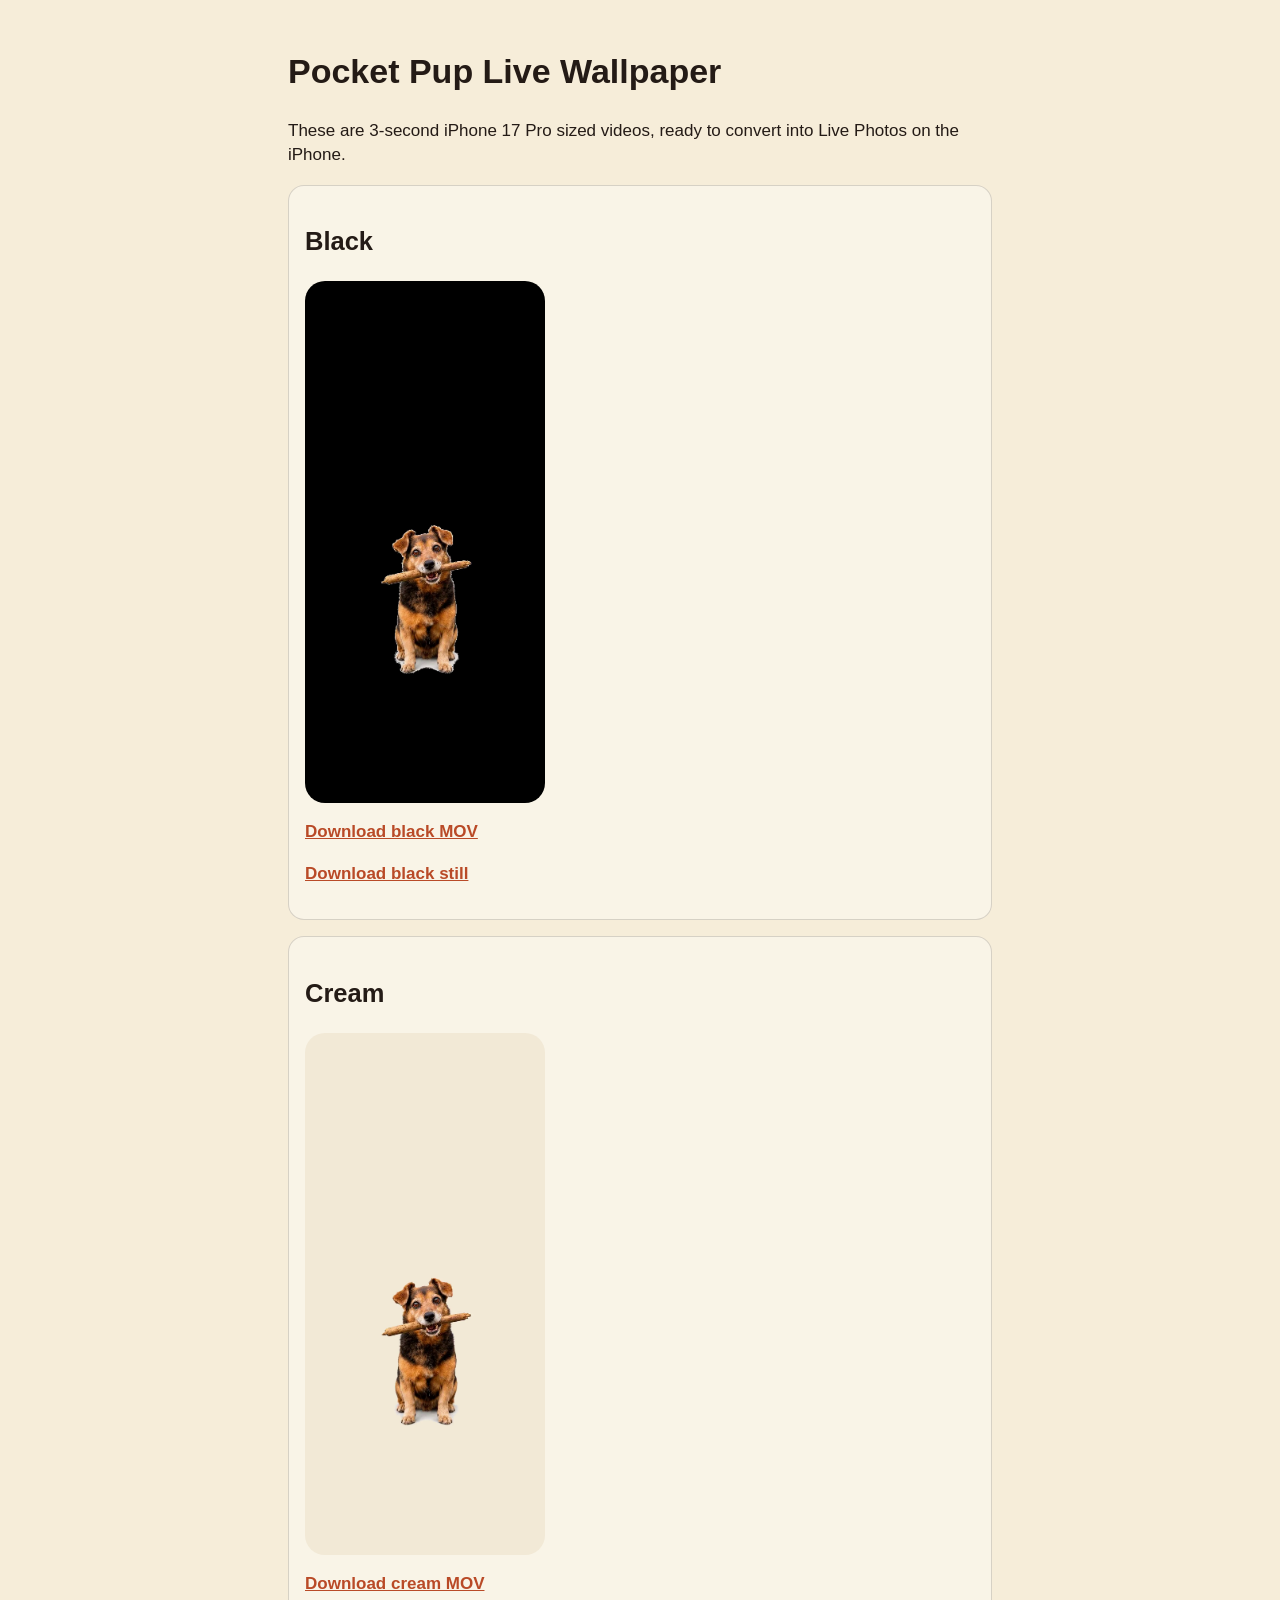
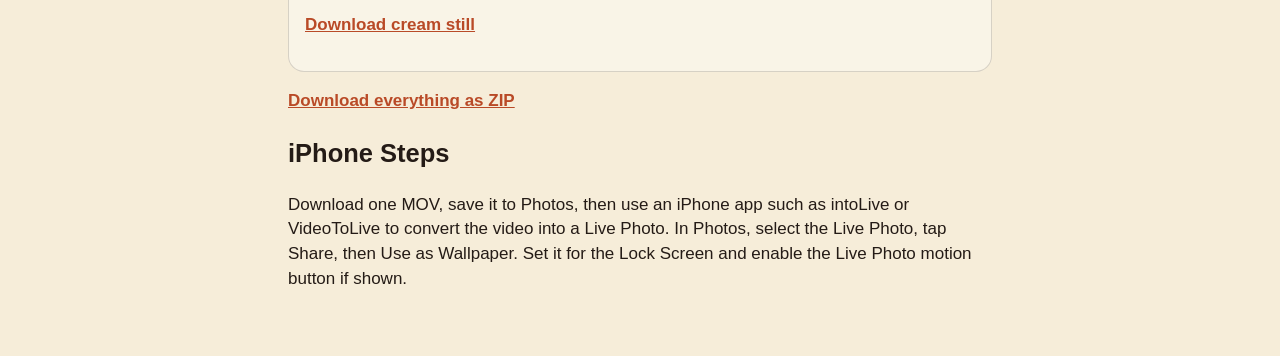
==== downloads/livephoto/index.html @ 7a9f92ab "Add iPhone live wallpaper downloads" ====
<!doctype html>
<html lang="en">
  <head>
    <meta charset="utf-8" />
    <meta name="viewport" content="width=device-width, initial-scale=1" />
    <title>Pocket Pup Live Wallpaper</title>
    <style>
      body {
        max-width: 44rem;
        margin: 0 auto;
        padding: 1.5rem 1rem 3rem;
        background: #f6edd9;
        color: #241b16;
        font: 17px/1.45 -apple-system, BlinkMacSystemFont, "Segoe UI", sans-serif;
      }
      img {
        width: 100%;
        max-width: 240px;
        border-radius: 20px;
        display: block;
        margin: 0.75rem 0;
      }
      a {
        color: #b94a27;
        font-weight: 700;
      }
      .card {
        padding: 1rem;
        border: 1px solid rgba(36, 27, 22, 0.16);
        border-radius: 16px;
        background: rgba(255, 255, 255, 0.38);
        margin: 1rem 0;
      }
    </style>
  </head>
  <body>
    <h1>Pocket Pup Live Wallpaper</h1>
    <p>These are 3-second iPhone 17 Pro sized videos, ready to convert into Live Photos on the iPhone.</p>

    <section class="card">
      <h2>Black</h2>
      <img src="./pocket-pup-iphone17pro-preview-black.png" alt="Black live wallpaper preview" />
      <p><a href="./pocket-pup-iphone17pro-livewallpaper-black.mov">Download black MOV</a></p>
      <p><a href="./pocket-pup-iphone17pro-keyphoto-black.jpg">Download black still</a></p>
    </section>

    <section class="card">
      <h2>Cream</h2>
      <img src="./pocket-pup-iphone17pro-preview-cream.png" alt="Cream live wallpaper preview" />
      <p><a href="./pocket-pup-iphone17pro-livewallpaper-cream.mov">Download cream MOV</a></p>
      <p><a href="./pocket-pup-iphone17pro-keyphoto-cream.jpg">Download cream still</a></p>
    </section>

    <p><a href="./pocket-pup-iphone17pro-livewallpaper.zip">Download everything as ZIP</a></p>

    <h2>iPhone Steps</h2>
    <p>Download one MOV, save it to Photos, then use an iPhone app such as intoLive or VideoToLive to convert the video into a Live Photo. In Photos, select the Live Photo, tap Share, then Use as Wallpaper. Set it for the Lock Screen and enable the Live Photo motion button if shown.</p>
  </body>
</html>
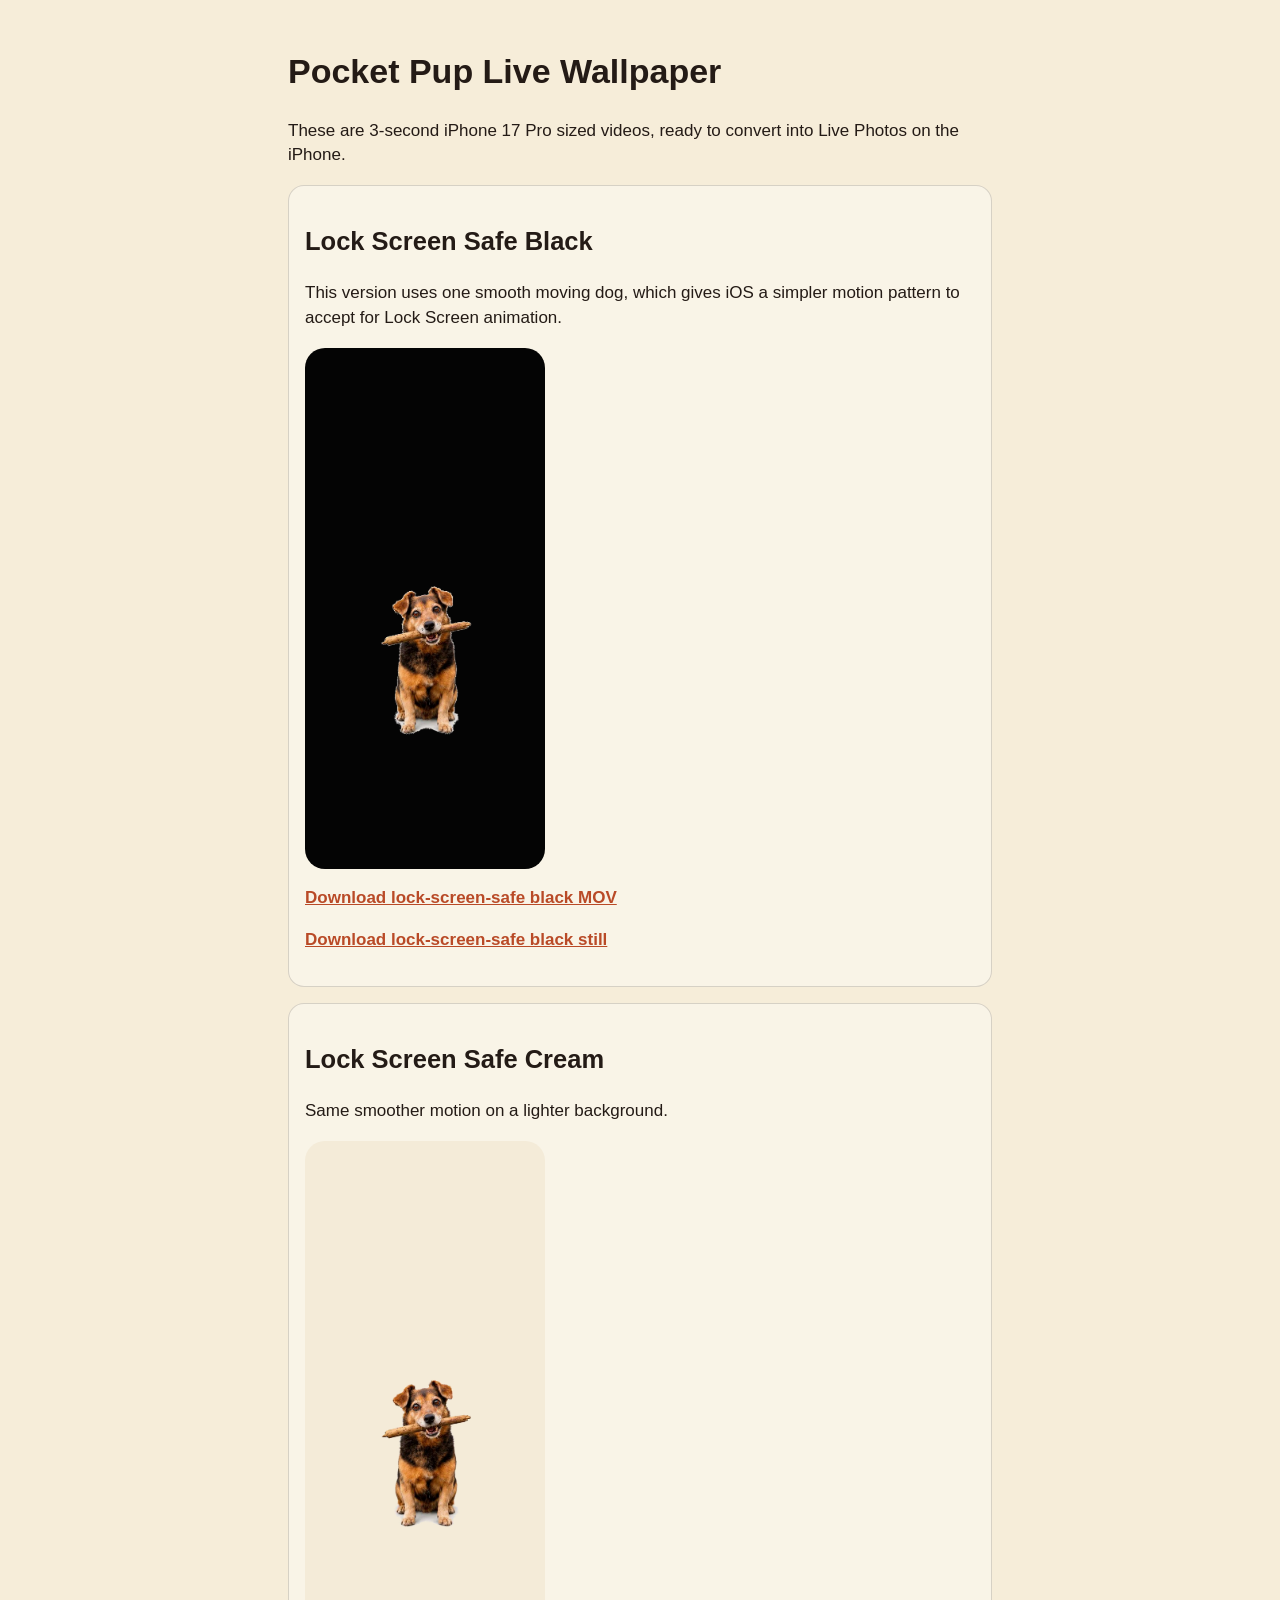
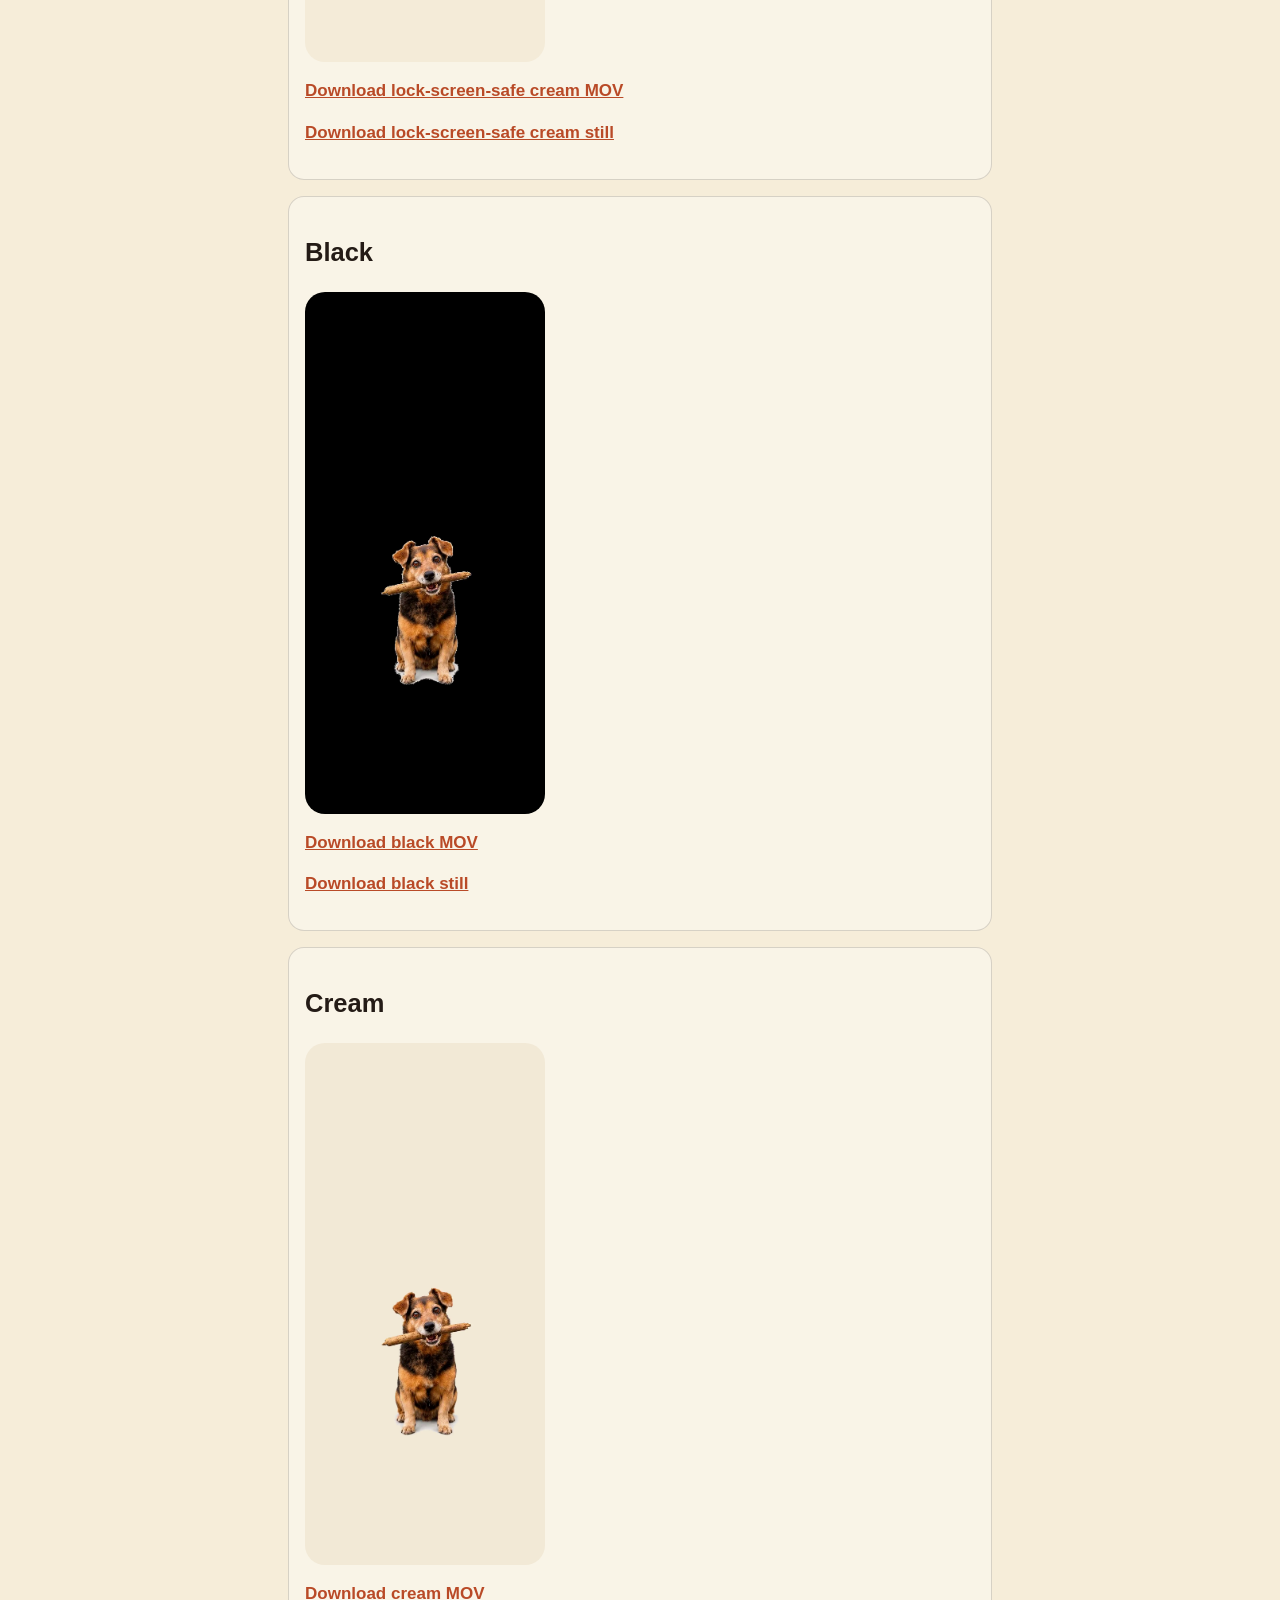
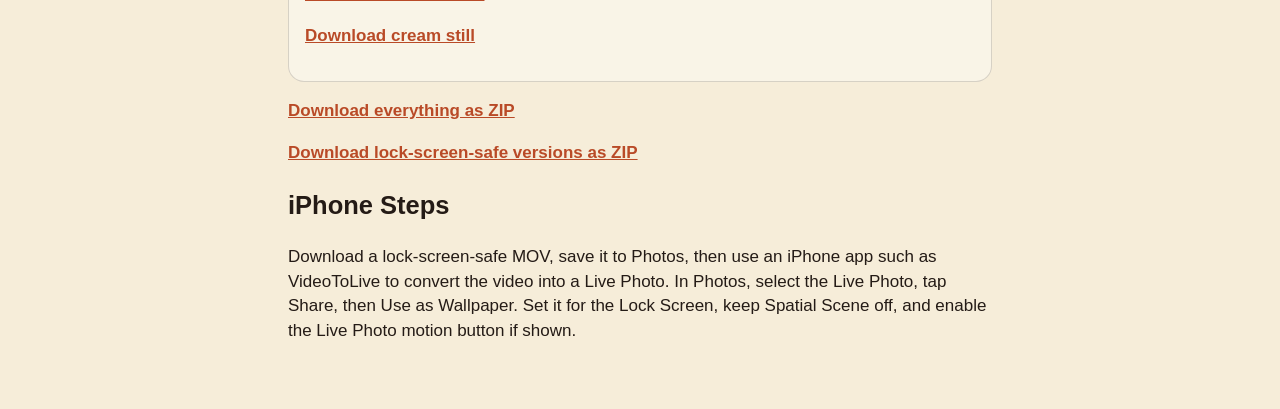
==== commit 633706cf: "Add lock-screen-safe live wallpaper files" ====
--- a/downloads/livephoto/index.html
+++ b/downloads/livephoto/index.html
@@ -38,6 +38,22 @@
     <p>These are 3-second iPhone 17 Pro sized videos, ready to convert into Live Photos on the iPhone.</p>
 
     <section class="card">
+      <h2>Lock Screen Safe Black</h2>
+      <p>This version uses one smooth moving dog, which gives iOS a simpler motion pattern to accept for Lock Screen animation.</p>
+      <img src="./pocket-pup-iphone17pro-lockscreen-safe-preview-black.png" alt="Lock screen safe black live wallpaper preview" />
+      <p><a href="./pocket-pup-iphone17pro-lockscreen-safe-black.mov">Download lock-screen-safe black MOV</a></p>
+      <p><a href="./pocket-pup-iphone17pro-lockscreen-safe-keyphoto-black.jpg">Download lock-screen-safe black still</a></p>
+    </section>
+
+    <section class="card">
+      <h2>Lock Screen Safe Cream</h2>
+      <p>Same smoother motion on a lighter background.</p>
+      <img src="./pocket-pup-iphone17pro-lockscreen-safe-preview-cream.png" alt="Lock screen safe cream live wallpaper preview" />
+      <p><a href="./pocket-pup-iphone17pro-lockscreen-safe-cream.mov">Download lock-screen-safe cream MOV</a></p>
+      <p><a href="./pocket-pup-iphone17pro-lockscreen-safe-keyphoto-cream.jpg">Download lock-screen-safe cream still</a></p>
+    </section>
+
+    <section class="card">
       <h2>Black</h2>
       <img src="./pocket-pup-iphone17pro-preview-black.png" alt="Black live wallpaper preview" />
       <p><a href="./pocket-pup-iphone17pro-livewallpaper-black.mov">Download black MOV</a></p>
@@ -52,8 +68,9 @@
     </section>
 
     <p><a href="./pocket-pup-iphone17pro-livewallpaper.zip">Download everything as ZIP</a></p>
+    <p><a href="./pocket-pup-iphone17pro-lockscreen-safe.zip">Download lock-screen-safe versions as ZIP</a></p>
 
     <h2>iPhone Steps</h2>
-    <p>Download one MOV, save it to Photos, then use an iPhone app such as intoLive or VideoToLive to convert the video into a Live Photo. In Photos, select the Live Photo, tap Share, then Use as Wallpaper. Set it for the Lock Screen and enable the Live Photo motion button if shown.</p>
+    <p>Download a lock-screen-safe MOV, save it to Photos, then use an iPhone app such as VideoToLive to convert the video into a Live Photo. In Photos, select the Live Photo, tap Share, then Use as Wallpaper. Set it for the Lock Screen, keep Spatial Scene off, and enable the Live Photo motion button if shown.</p>
   </body>
 </html>
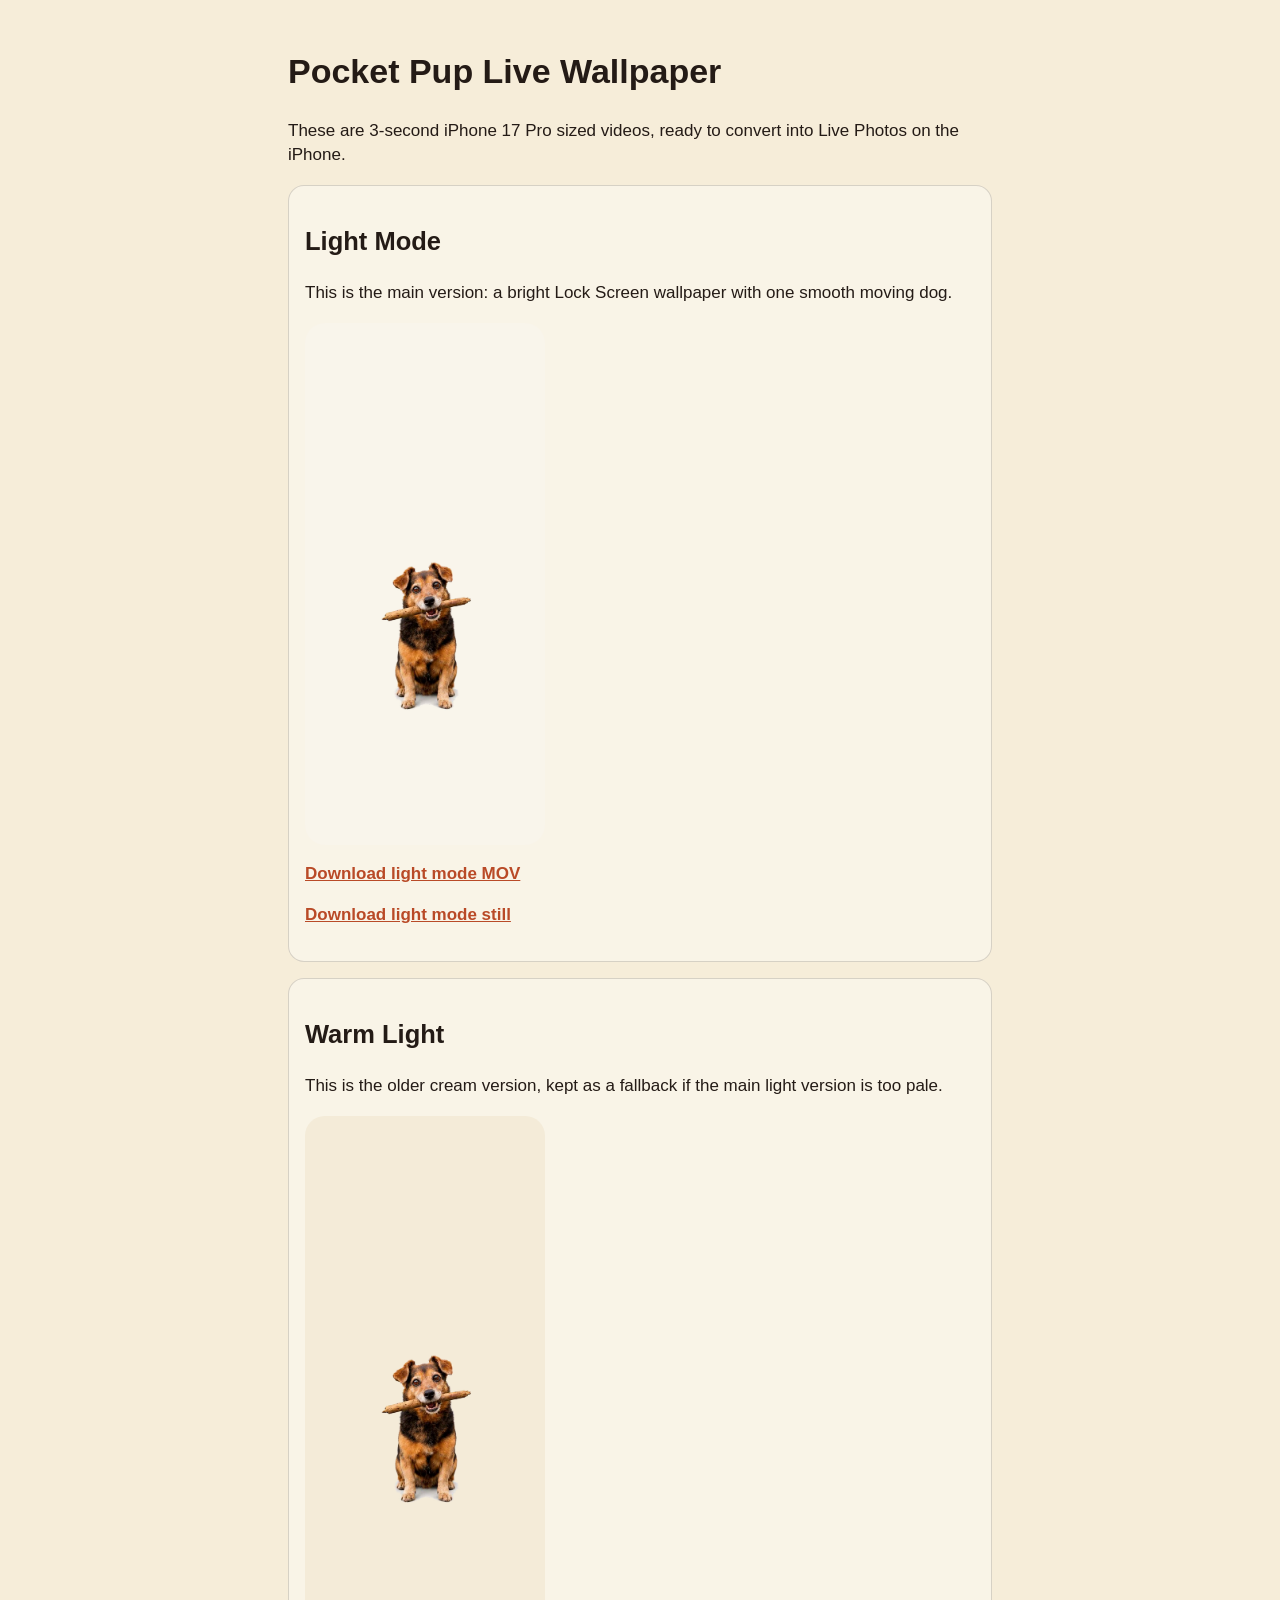
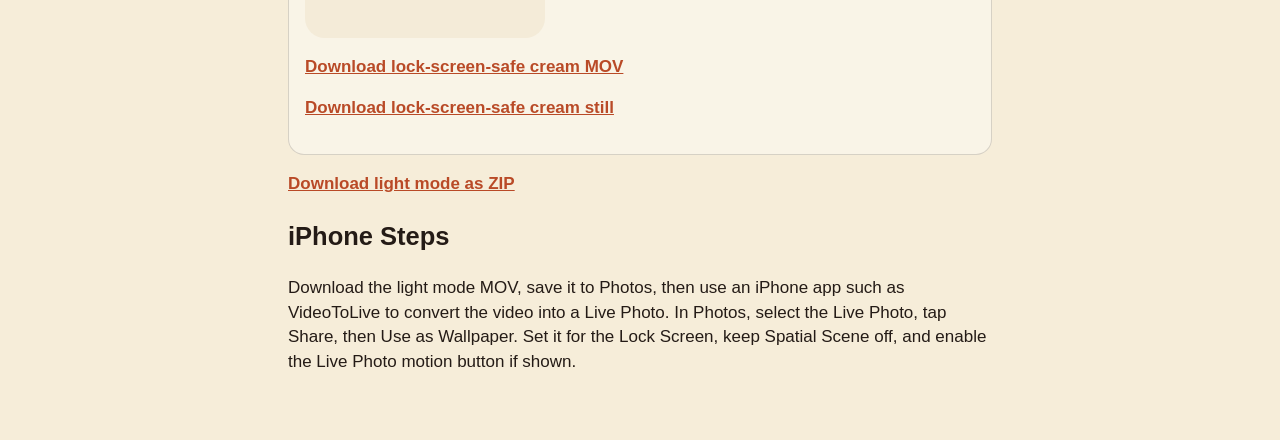
==== commit 43ae14ce: "Add light mode live wallpaper" ====
--- a/downloads/livephoto/index.html
+++ b/downloads/livephoto/index.html
@@ -38,39 +38,24 @@
     <p>These are 3-second iPhone 17 Pro sized videos, ready to convert into Live Photos on the iPhone.</p>
 
     <section class="card">
-      <h2>Lock Screen Safe Black</h2>
-      <p>This version uses one smooth moving dog, which gives iOS a simpler motion pattern to accept for Lock Screen animation.</p>
-      <img src="./pocket-pup-iphone17pro-lockscreen-safe-preview-black.png" alt="Lock screen safe black live wallpaper preview" />
-      <p><a href="./pocket-pup-iphone17pro-lockscreen-safe-black.mov">Download lock-screen-safe black MOV</a></p>
-      <p><a href="./pocket-pup-iphone17pro-lockscreen-safe-keyphoto-black.jpg">Download lock-screen-safe black still</a></p>
+      <h2>Light Mode</h2>
+      <p>This is the main version: a bright Lock Screen wallpaper with one smooth moving dog.</p>
+      <img src="./pocket-pup-iphone17pro-lockscreen-safe-preview-light.png" alt="Light mode lock screen live wallpaper preview" />
+      <p><a href="./pocket-pup-iphone17pro-lockscreen-safe-light.mov">Download light mode MOV</a></p>
+      <p><a href="./pocket-pup-iphone17pro-lockscreen-safe-keyphoto-light.jpg">Download light mode still</a></p>
     </section>
 
     <section class="card">
-      <h2>Lock Screen Safe Cream</h2>
-      <p>Same smoother motion on a lighter background.</p>
+      <h2>Warm Light</h2>
+      <p>This is the older cream version, kept as a fallback if the main light version is too pale.</p>
       <img src="./pocket-pup-iphone17pro-lockscreen-safe-preview-cream.png" alt="Lock screen safe cream live wallpaper preview" />
       <p><a href="./pocket-pup-iphone17pro-lockscreen-safe-cream.mov">Download lock-screen-safe cream MOV</a></p>
       <p><a href="./pocket-pup-iphone17pro-lockscreen-safe-keyphoto-cream.jpg">Download lock-screen-safe cream still</a></p>
     </section>
 
-    <section class="card">
-      <h2>Black</h2>
-      <img src="./pocket-pup-iphone17pro-preview-black.png" alt="Black live wallpaper preview" />
-      <p><a href="./pocket-pup-iphone17pro-livewallpaper-black.mov">Download black MOV</a></p>
-      <p><a href="./pocket-pup-iphone17pro-keyphoto-black.jpg">Download black still</a></p>
-    </section>
-
-    <section class="card">
-      <h2>Cream</h2>
-      <img src="./pocket-pup-iphone17pro-preview-cream.png" alt="Cream live wallpaper preview" />
-      <p><a href="./pocket-pup-iphone17pro-livewallpaper-cream.mov">Download cream MOV</a></p>
-      <p><a href="./pocket-pup-iphone17pro-keyphoto-cream.jpg">Download cream still</a></p>
-    </section>
-
-    <p><a href="./pocket-pup-iphone17pro-livewallpaper.zip">Download everything as ZIP</a></p>
-    <p><a href="./pocket-pup-iphone17pro-lockscreen-safe.zip">Download lock-screen-safe versions as ZIP</a></p>
+    <p><a href="./pocket-pup-iphone17pro-lockscreen-safe-light.zip">Download light mode as ZIP</a></p>
 
     <h2>iPhone Steps</h2>
-    <p>Download a lock-screen-safe MOV, save it to Photos, then use an iPhone app such as VideoToLive to convert the video into a Live Photo. In Photos, select the Live Photo, tap Share, then Use as Wallpaper. Set it for the Lock Screen, keep Spatial Scene off, and enable the Live Photo motion button if shown.</p>
+    <p>Download the light mode MOV, save it to Photos, then use an iPhone app such as VideoToLive to convert the video into a Live Photo. In Photos, select the Live Photo, tap Share, then Use as Wallpaper. Set it for the Lock Screen, keep Spatial Scene off, and enable the Live Photo motion button if shown.</p>
   </body>
 </html>
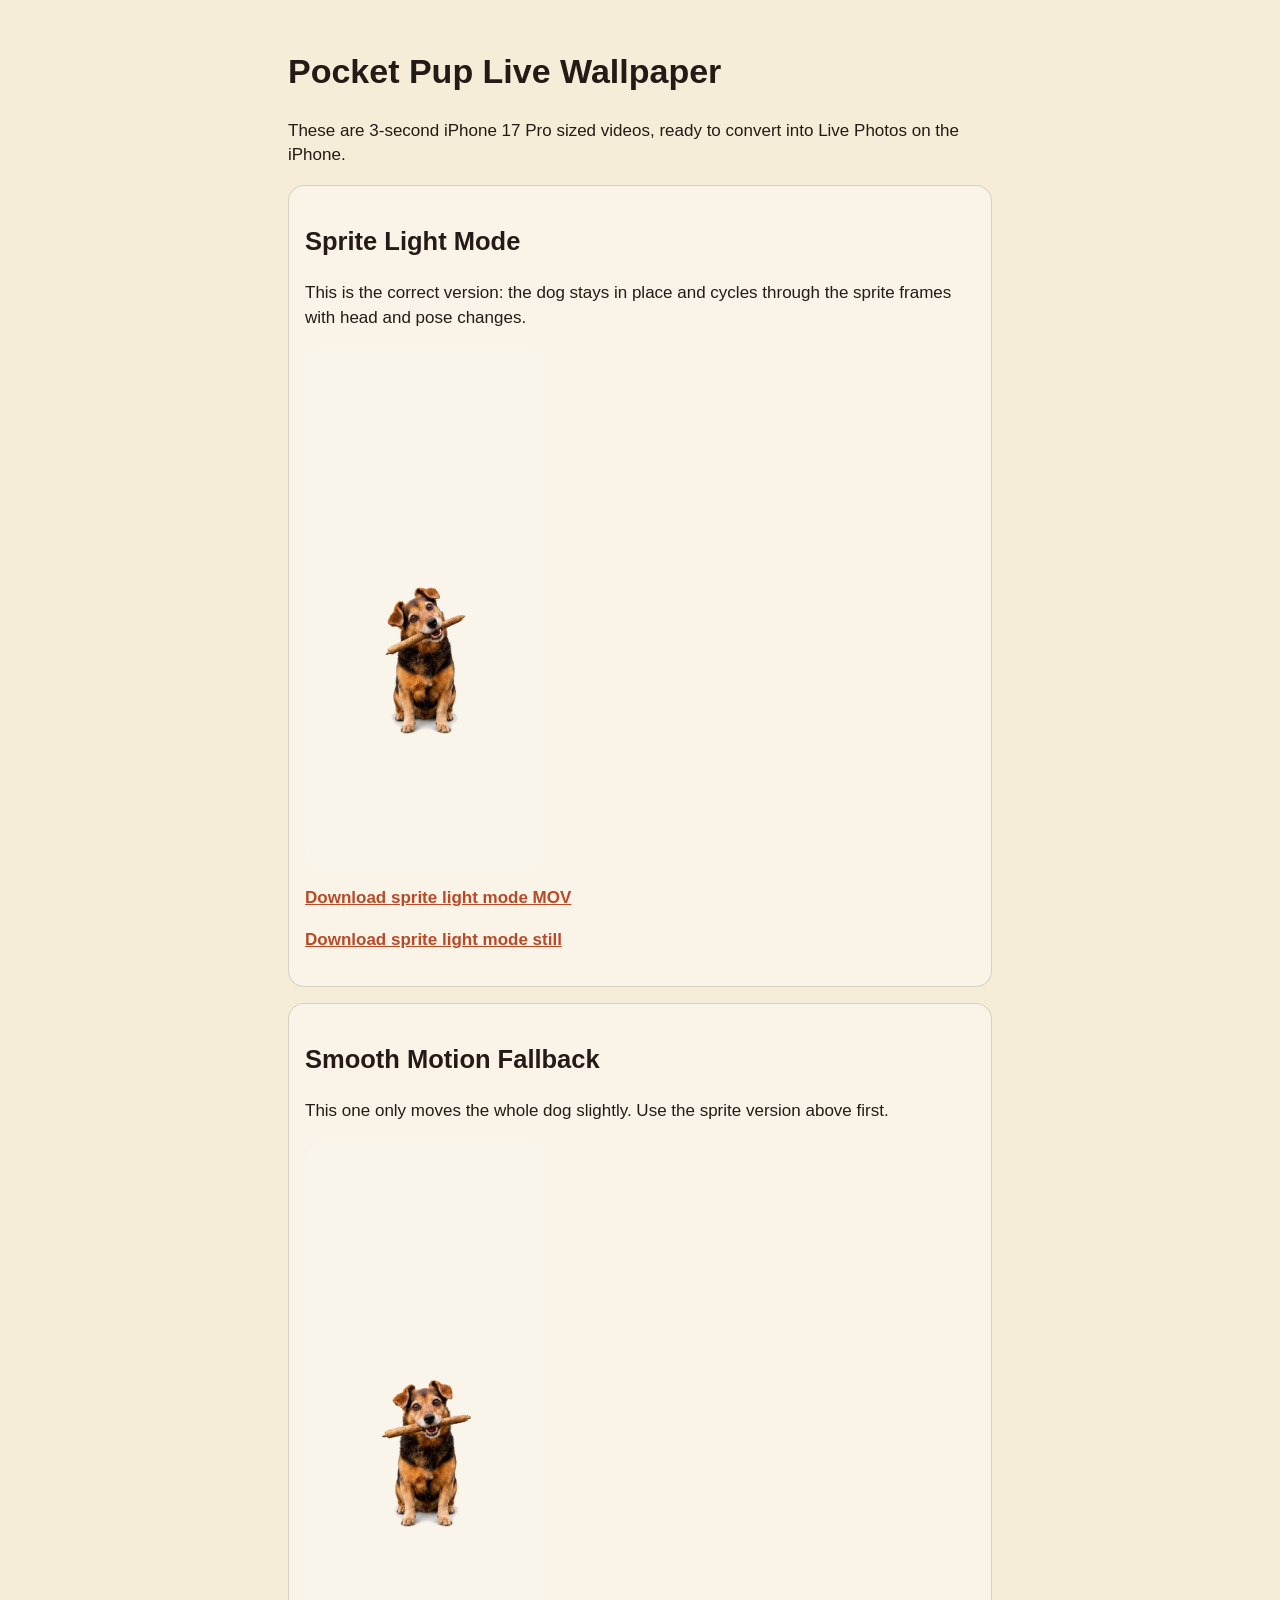
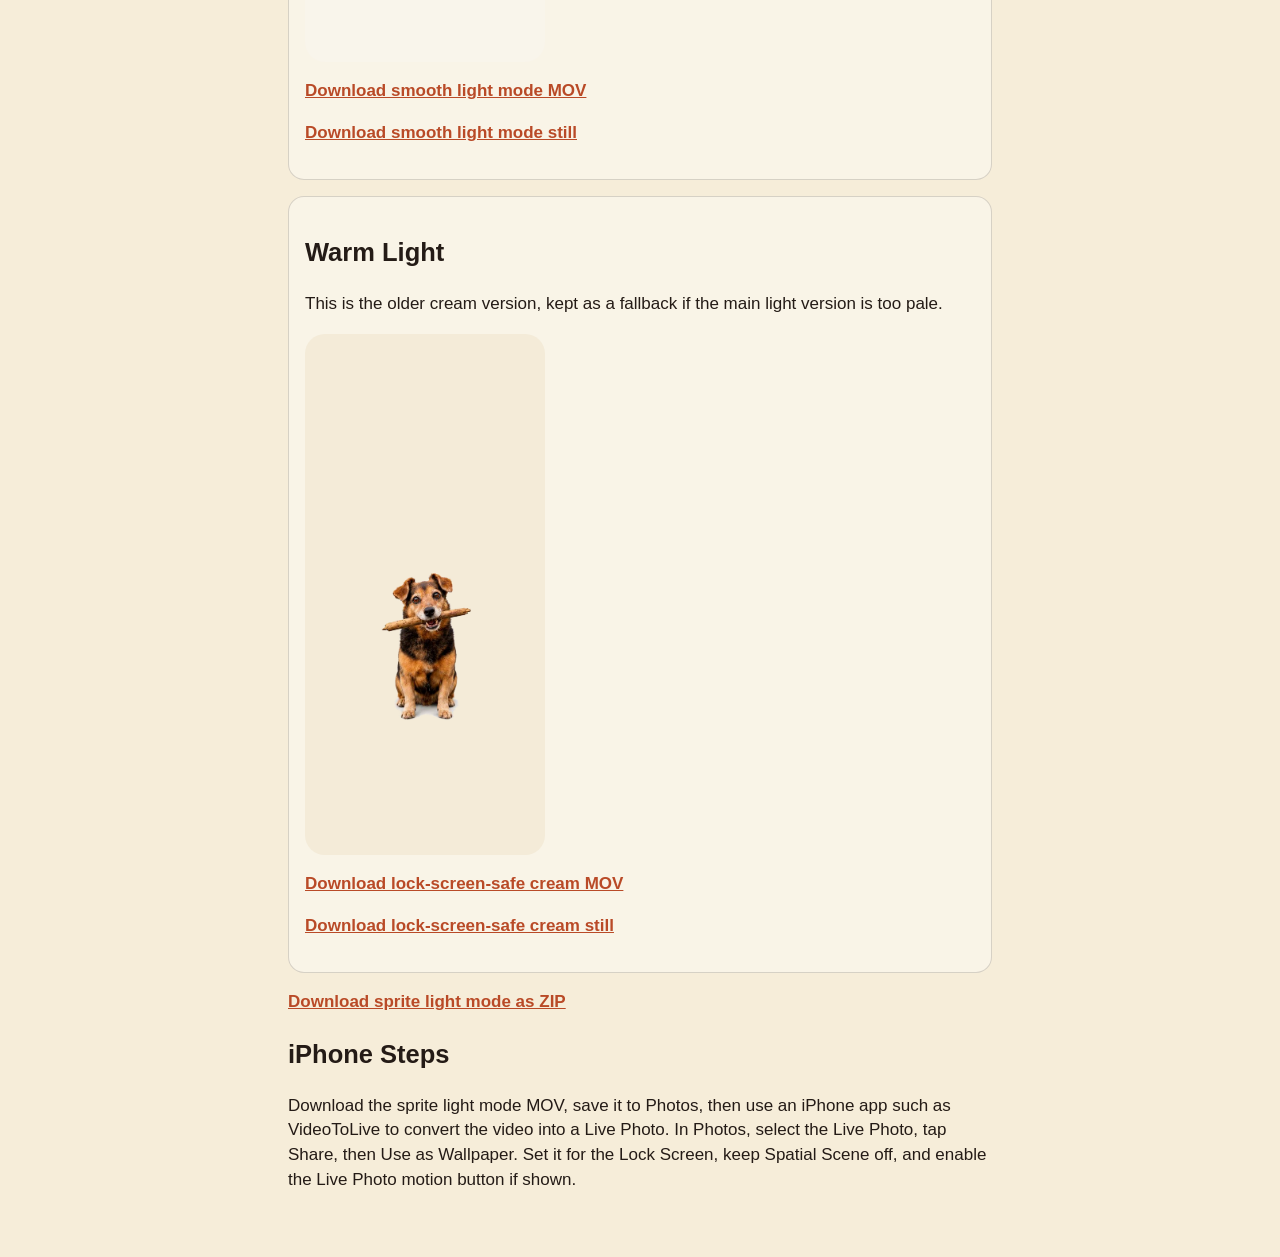
==== commit caa6b3c4: "Add light sprite live wallpaper" ====
--- a/downloads/livephoto/index.html
+++ b/downloads/livephoto/index.html
@@ -38,11 +38,19 @@
     <p>These are 3-second iPhone 17 Pro sized videos, ready to convert into Live Photos on the iPhone.</p>
 
     <section class="card">
-      <h2>Light Mode</h2>
-      <p>This is the main version: a bright Lock Screen wallpaper with one smooth moving dog.</p>
+      <h2>Sprite Light Mode</h2>
+      <p>This is the correct version: the dog stays in place and cycles through the sprite frames with head and pose changes.</p>
+      <img src="./pocket-pup-iphone17pro-sprite-preview-light.png" alt="Light mode sprite live wallpaper preview" />
+      <p><a href="./pocket-pup-iphone17pro-sprite-light.mov">Download sprite light mode MOV</a></p>
+      <p><a href="./pocket-pup-iphone17pro-sprite-keyphoto-light.jpg">Download sprite light mode still</a></p>
+    </section>
+
+    <section class="card">
+      <h2>Smooth Motion Fallback</h2>
+      <p>This one only moves the whole dog slightly. Use the sprite version above first.</p>
       <img src="./pocket-pup-iphone17pro-lockscreen-safe-preview-light.png" alt="Light mode lock screen live wallpaper preview" />
-      <p><a href="./pocket-pup-iphone17pro-lockscreen-safe-light.mov">Download light mode MOV</a></p>
-      <p><a href="./pocket-pup-iphone17pro-lockscreen-safe-keyphoto-light.jpg">Download light mode still</a></p>
+      <p><a href="./pocket-pup-iphone17pro-lockscreen-safe-light.mov">Download smooth light mode MOV</a></p>
+      <p><a href="./pocket-pup-iphone17pro-lockscreen-safe-keyphoto-light.jpg">Download smooth light mode still</a></p>
     </section>
 
     <section class="card">
@@ -53,9 +61,9 @@
       <p><a href="./pocket-pup-iphone17pro-lockscreen-safe-keyphoto-cream.jpg">Download lock-screen-safe cream still</a></p>
     </section>
 
-    <p><a href="./pocket-pup-iphone17pro-lockscreen-safe-light.zip">Download light mode as ZIP</a></p>
+    <p><a href="./pocket-pup-iphone17pro-sprite-light.zip">Download sprite light mode as ZIP</a></p>
 
     <h2>iPhone Steps</h2>
-    <p>Download the light mode MOV, save it to Photos, then use an iPhone app such as VideoToLive to convert the video into a Live Photo. In Photos, select the Live Photo, tap Share, then Use as Wallpaper. Set it for the Lock Screen, keep Spatial Scene off, and enable the Live Photo motion button if shown.</p>
+    <p>Download the sprite light mode MOV, save it to Photos, then use an iPhone app such as VideoToLive to convert the video into a Live Photo. In Photos, select the Live Photo, tap Share, then Use as Wallpaper. Set it for the Lock Screen, keep Spatial Scene off, and enable the Live Photo motion button if shown.</p>
   </body>
 </html>
